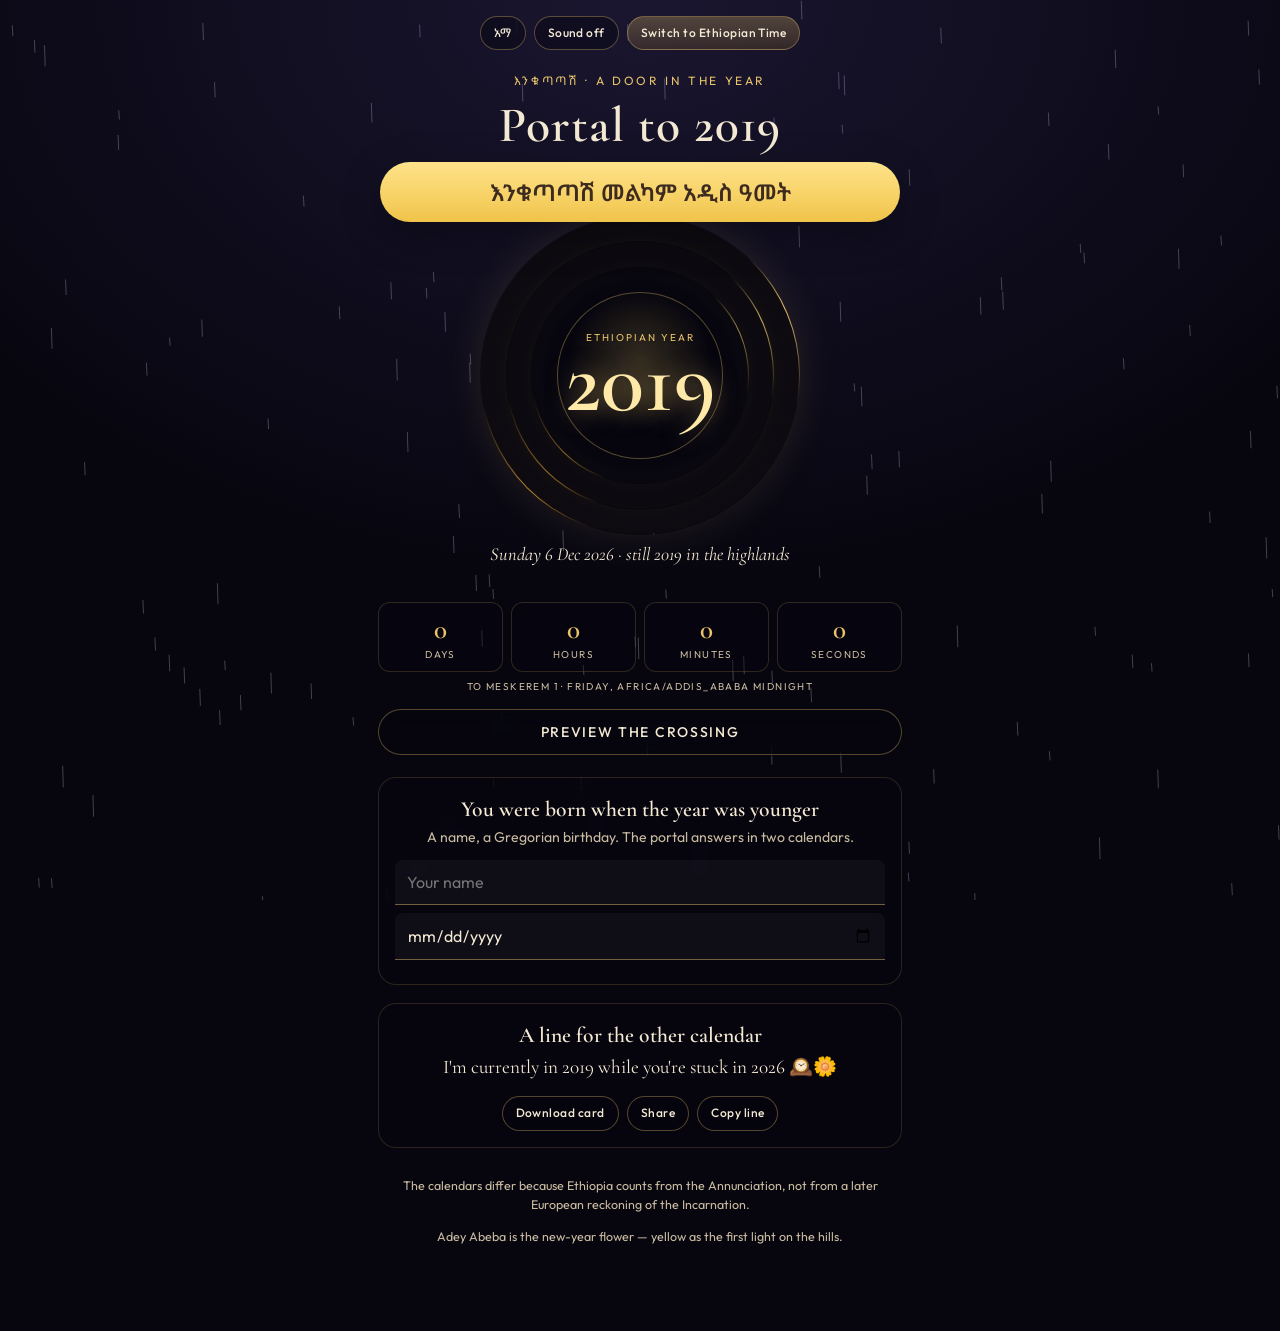
==== index.html @ 07c79217 "Portal to new year" ====
<!DOCTYPE html>
<html lang="en">
<head>
  <meta charset="UTF-8" />
  <meta name="viewport" content="width=device-width, initial-scale=1, viewport-fit=cover" />
  <meta name="theme-color" content="#07060f" />
  <title>Portal to 2019 · እንቁጣጣሽ</title>
  <link rel="preconnect" href="https://fonts.googleapis.com" />
  <link rel="preconnect" href="https://fonts.gstatic.com" crossorigin />
  <link href="https://fonts.googleapis.com/css2?family=Cormorant+Garamond:ital,wght@0,500;0,600;0,700;1,500&family=Noto+Sans+Ethiopic:wght@400;500;600;700&family=Outfit:wght@300;400;500;600&display=swap" rel="stylesheet" />
  <link rel="stylesheet" href="css/styles.css" />
</head>
<body>
  <img id="flowerAsset" src="images/adey-abeba.png" alt="" hidden width="1" height="1" />
  <canvas id="rain" class="fx-layer" aria-hidden="true"></canvas>
  <canvas id="fireworks" class="fx-layer fx-front" aria-hidden="true"></canvas>

  <div class="sky" aria-hidden="true"></div>
  <div class="flower-wash" aria-hidden="true"></div>
  <svg class="hills" viewBox="0 0 560 220" preserveAspectRatio="none" aria-hidden="true" xmlns="http://www.w3.org/2000/svg">
    <defs>
      <linearGradient id="hillFar" x1="0" y1="0" x2="0" y2="1">
        <stop offset="0%" stop-color="#2f6b3d" />
        <stop offset="100%" stop-color="#16351f" />
      </linearGradient>
      <linearGradient id="hillNear" x1="0" y1="0" x2="0" y2="1">
        <stop offset="0%" stop-color="#3d8a4a" />
        <stop offset="100%" stop-color="#1b4a28" />
      </linearGradient>
    </defs>
    <path fill="url(#hillFar)" d="M0 92 C70 48 120 118 190 78 C250 48 300 110 370 70 C440 34 500 96 560 64 L560 220 L0 220 Z" />
    <path fill="url(#hillNear)" d="M0 138 C80 98 140 168 220 128 C290 98 340 160 420 124 C490 94 530 150 560 128 L560 220 L0 220 Z" />
  </svg>
  <div id="blooms" class="blooms" aria-hidden="true"></div>

  <div class="shell">
    <header class="topbar">
      <button type="button" id="langBtn" class="chip" aria-pressed="false">አማ</button>
      <button type="button" id="soundBtn" class="chip" aria-pressed="false" data-i18n="soundOff">Sound off</button>
      <button type="button" id="ethioBtn" class="chip chip-gold" aria-pressed="false" data-i18n="ethioOff">Switch to Ethiopian Time</button>
    </header>

    <p class="eyebrow" data-i18n="eyebrow">እንቁጣጣሽ · a door in the year</p>
    <h1 class="title" data-i18n="title">Portal to 2019</h1>
    <p class="lede" data-i18n="lede">The highlands are eight years younger until midnight. Then the gold opens.</p>

    <div class="portal" aria-hidden="true">
      <div class="ring ring-a"></div>
      <div class="ring ring-b"></div>
      <div class="ring ring-c"></div>
      <div class="portal-core">
        <span class="year-label" data-i18n="ethYear">Ethiopian year</span>
        <span id="yearEl" class="year">2018</span>
      </div>
    </div>

    <p id="dateLine" class="date-line"></p>

    <div class="countdown" id="countdown" aria-live="polite">
      <div><strong id="cdD">0</strong><span data-i18n="days">days</span></div>
      <div><strong id="cdH">0</strong><span data-i18n="hours">hours</span></div>
      <div><strong id="cdM">0</strong><span data-i18n="minutes">minutes</span></div>
      <div><strong id="cdS">0</strong><span data-i18n="seconds">seconds</span></div>
    </div>
    <p class="countdown-note" data-i18n="eatNote">to Meskerem 1 · Friday, Africa/Addis_Ababa midnight</p>

    <button type="button" id="previewBtn" class="ritual" data-i18n="preview">Preview the crossing</button>

    <section class="panel inscription" aria-labelledby="bornTitle">
      <h2 id="bornTitle" data-i18n="bornTitle">You were born when the year was younger</h2>
      <p class="whisper" data-i18n="bornHint">A name, a Gregorian birthday. The portal answers in two calendars.</p>
      <label class="sr-only" for="nameInput" data-i18n="nameLabel">Name</label>
      <input id="nameInput" type="text" autocomplete="given-name" maxlength="40" data-i18n-placeholder="namePh" placeholder="Your name" />
      <label class="sr-only" for="bdayInput" data-i18n="bdayLabel">Gregorian birthday</label>
      <input id="bdayInput" type="date" />
      <p id="bornPoem" class="poem" hidden></p>
    </section>

    <section class="panel share-panel" aria-labelledby="shareTitle">
      <h2 id="shareTitle" data-i18n="shareTitle">A line for the other calendar</h2>
      <p id="shareLine" class="share-line"></p>
      <div class="share-actions">
        <button type="button" id="downloadBtn" class="chip" data-i18n="download">Download card</button>
        <button type="button" id="webShareBtn" class="chip" data-i18n="share">Share</button>
        <button type="button" id="copyBtn" class="chip" data-i18n="copy">Copy line</button>
      </div>
      <canvas id="shareCard" width="1080" height="1350" hidden></canvas>
    </section>

    <footer class="foot">
      <p data-i18n="footer1">The calendars differ because Ethiopia counts from the Annunciation, not from a later European reckoning of the Incarnation.</p>
      <p data-i18n="footer2">Adey Abeba is the new-year flower — yellow as the first light on the hills.</p>
    </footer>
  </div>

  <div id="banner" class="banner" role="status" aria-live="assertive">እንቁጣጣሽ መልካም አዲስ ዓመት</div>
  <script src="js/app.js"></script>
</body>
</html>
---- css/styles.css ----
:root {
  --bg: #07060f;
  --bg2: #12101c;
  --ink: #f4ead4;
  --muted: #c9bba0;
  --gold: #e8c36a;
  --gold-deep: #b8862a;
  --brown: #3d2b1f;
  --max: 560px;
  --flower: url("../images/adey-abeba.png");
}

*,
*::before,
*::after {
  box-sizing: border-box;
}

html,
body {
  margin: 0;
  min-height: 100%;
}

body {
  font-family: Outfit, "Noto Sans Ethiopic", system-ui, sans-serif;
  color: var(--ink);
  background: radial-gradient(120% 80% at 50% 0%, #1a1630 0%, var(--bg) 55%);
  overflow-x: hidden;
  transition: background 0.8s ease, color 0.5s ease;
}

body.ethio {
  --bg: #16351f;
  --bg2: #1b4a28;
  --ink: #fff8e7;
  --muted: #efe2c2;
  --gold: #ffd56a;
  background-color: #16351f;
  background-image:
    linear-gradient(180deg, rgba(8, 36, 48, 0.55) 0%, rgba(22, 53, 31, 0.28) 42%, rgba(22, 53, 31, 0.72) 100%),
    var(--flower);
  background-size: cover, cover;
  background-position: center, center 40%;
  color: var(--ink);
}

body.ethio.crossed {
  background-image:
    linear-gradient(180deg, rgba(255, 213, 106, 0.2) 0%, rgba(22, 53, 31, 0.22) 42%, rgba(22, 53, 31, 0.7) 100%),
    var(--flower);
}

.fx-layer {
  position: fixed;
  inset: 0;
  width: 100%;
  height: 100%;
  pointer-events: none;
  z-index: 1;
}

.fx-front {
  z-index: 6;
}

.sky {
  display: none;
  position: fixed;
  inset: 0;
  z-index: 0;
  background: linear-gradient(180deg, rgba(110, 184, 212, 0.28) 0%, rgba(246, 227, 164, 0.12) 46%, transparent 100%);
}

body.ethio .sky {
  display: block;
}

.flower-wash {
  position: fixed;
  inset: auto 0 0 0;
  height: 46%;
  z-index: 2;
  pointer-events: none;
  opacity: 0;
  background-image: var(--flower);
  background-size: cover;
  background-position: center 30%;
  mask-image: linear-gradient(180deg, transparent 0%, #000 38%, #000 100%);
  -webkit-mask-image: linear-gradient(180deg, transparent 0%, #000 38%, #000 100%);
  mix-blend-mode: overlay;
  transition: opacity 0.8s ease;
}

body.ethio .flower-wash {
  opacity: 0.55;
}

body.ethio.crossed .flower-wash {
  opacity: 0.8;
  mix-blend-mode: soft-light;
}

.hills {
  display: none;
  position: fixed;
  left: 0;
  right: 0;
  bottom: 0;
  width: 100%;
  height: min(42vh, 280px);
  z-index: 3;
  pointer-events: none;
}

body.ethio .hills {
  display: block;
}

.blooms {
  position: fixed;
  inset: 0;
  z-index: 5;
  pointer-events: none;
}

.bloom {
  position: absolute;
  left: 50%;
  top: 42%;
  width: 72px;
  height: 72px;
  margin: -36px;
  border-radius: 50%;
  background-image: var(--flower);
  background-size: 220% 220%;
  background-position: center;
  box-shadow: 0 8px 18px rgba(61, 43, 31, 0.28), inset 0 0 0 2px rgba(255, 213, 106, 0.4);
  opacity: 0;
  transform: scale(0.15);
}

body.crossed .bloom {
  animation: bloomOut 1.8s cubic-bezier(0.16, 1, 0.3, 1) forwards;
}

@keyframes bloomOut {
  0% {
    opacity: 0;
    transform: translate(0, 0) scale(0.12) rotate(0deg);
  }
  25% {
    opacity: 1;
  }
  100% {
    opacity: 0.92;
    transform: translate(var(--dx), var(--dy)) scale(var(--s)) rotate(var(--r));
  }
}

.shell {
  position: relative;
  z-index: 8;
  width: min(100%, var(--max));
  margin: 0 auto;
  padding: 16px 18px 72px;
  padding-top: max(16px, env(safe-area-inset-top));
  padding-bottom: max(72px, env(safe-area-inset-bottom));
}

.topbar {
  display: flex;
  flex-wrap: wrap;
  gap: 8px;
  justify-content: center;
}

.chip,
.ritual {
  font: 500 12px/1.2 Outfit, "Noto Sans Ethiopic", sans-serif;
  letter-spacing: 0.04em;
  color: var(--ink);
  background: rgba(7, 6, 15, 0.42);
  border: 1px solid rgba(232, 195, 106, 0.35);
  border-radius: 999px;
  padding: 9px 13px;
  cursor: pointer;
  backdrop-filter: blur(10px);
}

body.ethio .chip,
body.ethio .ritual {
  background: rgba(22, 53, 31, 0.45);
  border-color: rgba(255, 213, 106, 0.5);
}

.chip[aria-pressed="true"],
.chip-gold {
  background: linear-gradient(180deg, rgba(232, 195, 106, 0.28), rgba(184, 134, 42, 0.18));
}

.ritual {
  display: block;
  width: 100%;
  margin: 8px 0 22px;
  padding: 14px 16px;
  font-size: 14px;
  letter-spacing: 0.12em;
  text-transform: uppercase;
}

.eyebrow,
.lede,
.date-line,
.countdown-note,
.whisper,
.foot p,
.share-line {
  text-align: center;
}

.eyebrow {
  margin: 22px 0 6px;
  font-size: 12px;
  letter-spacing: 0.22em;
  text-transform: uppercase;
  color: var(--gold);
}

.title {
  margin: 0;
  text-align: center;
  font-family: "Cormorant Garamond", "Noto Sans Ethiopic", serif;
  font-weight: 600;
  font-size: clamp(2.1rem, 8vw, 3.1rem);
  letter-spacing: 0.02em;
}

.lede {
  margin: 8px auto 10px;
  max-width: 34ch;
  color: var(--muted);
  font-size: 0.98rem;
  font-weight: 300;
}

.portal {
  position: relative;
  width: min(78vw, 320px);
  aspect-ratio: 1;
  margin: 12px auto 8px;
}

.ring {
  position: absolute;
  inset: 0;
  border-radius: 50%;
  border: 1.5px solid transparent;
  background:
    linear-gradient(var(--bg), var(--bg)) padding-box,
    conic-gradient(from 0deg, transparent 0 12%, var(--gold) 18%, transparent 28% 55%, var(--gold-deep) 62%, transparent 72%) border-box;
  box-shadow: 0 0 40px rgba(232, 195, 106, 0.12), inset 0 0 30px rgba(232, 195, 106, 0.06);
}

body.ethio .ring {
  background:
    linear-gradient(rgba(22, 53, 31, 0.15), rgba(22, 53, 31, 0.15)) padding-box,
    conic-gradient(from 0deg, transparent 0 12%, #ffe08a 18%, transparent 28% 55%, #c9a227 62%, transparent 72%) border-box;
  box-shadow: 0 0 48px rgba(255, 213, 106, 0.28);
}

.ring-a { inset: 0; animation: spin 22s linear infinite; }
.ring-b { inset: 8%; animation: spin 16s linear infinite reverse; opacity: 0.85; }
.ring-c { inset: 16%; animation: spin 11s linear infinite; opacity: 0.7; }

@keyframes spin {
  to { transform: rotate(360deg); }
}

.portal-core {
  position: absolute;
  inset: 24%;
  display: grid;
  place-content: center;
  text-align: center;
  border-radius: 50%;
  background:
    radial-gradient(circle at 50% 40%, rgba(232, 195, 106, 0.2), transparent 55%),
    rgba(7, 6, 15, 0.72);
  border: 1px solid rgba(232, 195, 106, 0.35);
}

body.ethio .portal-core {
  background:
    radial-gradient(circle at 50% 38%, rgba(255, 230, 140, 0.35), transparent 58%),
    rgba(18, 40, 24, 0.55);
}

.year-label {
  font-size: 10px;
  letter-spacing: 0.2em;
  text-transform: uppercase;
  color: var(--gold);
}

.year {
  font-family: "Cormorant Garamond", serif;
  font-size: clamp(4.2rem, 18vw, 5.6rem);
  font-weight: 600;
  line-height: 0.85;
  color: #ffe9a8;
  text-shadow: 0 0 24px rgba(232, 195, 106, 0.55);
}

body.crossed .year {
  animation: yearBloom 1.1s ease;
}

@keyframes yearBloom {
  0% { transform: scale(0.72); filter: blur(8px); opacity: 0.2; }
  60% { transform: scale(1.08); }
  100% { transform: scale(1); filter: blur(0); opacity: 1; }
}

.date-line {
  min-height: 2.4em;
  margin: 4px 0 14px;
  font-family: "Cormorant Garamond", "Noto Sans Ethiopic", serif;
  font-size: 1.15rem;
  font-style: italic;
}

.countdown {
  display: grid;
  grid-template-columns: repeat(4, 1fr);
  gap: 8px;
}

.countdown div {
  display: grid;
  gap: 2px;
  padding: 10px 4px;
  text-align: center;
  background: rgba(7, 6, 15, 0.4);
  border: 1px solid rgba(232, 195, 106, 0.18);
  border-radius: 12px;
}

body.ethio .countdown div {
  background: rgba(12, 36, 20, 0.38);
}

.countdown strong {
  font-family: "Cormorant Garamond", serif;
  font-size: 1.7rem;
  font-weight: 600;
  color: var(--gold);
}

.countdown span,
.countdown-note {
  font-size: 10px;
  letter-spacing: 0.14em;
  text-transform: uppercase;
  color: var(--muted);
}

.countdown-note {
  margin: 8px 0 16px;
}

.panel {
  margin: 18px 0;
  padding: 18px 16px 16px;
  background: rgba(7, 6, 15, 0.48);
  border: 1px solid rgba(232, 195, 106, 0.16);
  border-radius: 18px;
  backdrop-filter: blur(12px);
}

body.ethio .panel {
  background: rgba(12, 36, 20, 0.42);
  border-color: rgba(255, 213, 106, 0.22);
}

.panel h2 {
  margin: 0 0 6px;
  text-align: center;
  font-family: "Cormorant Garamond", "Noto Sans Ethiopic", serif;
  font-size: 1.35rem;
  font-weight: 600;
}

.whisper {
  margin: 0 0 14px;
  color: var(--muted);
  font-size: 0.88rem;
}

.inscription input {
  width: 100%;
  margin-bottom: 8px;
  padding: 12px 12px;
  color: var(--ink);
  background: rgba(255, 255, 255, 0.04);
  border: 0;
  border-bottom: 1px solid rgba(232, 195, 106, 0.45);
  border-radius: 8px 8px 0 0;
  font: 400 1rem Outfit, "Noto Sans Ethiopic", sans-serif;
}

.inscription input:focus {
  outline: none;
  border-bottom-color: var(--gold);
}

.poem {
  margin: 14px 0 0;
  text-align: center;
  font-family: "Cormorant Garamond", "Noto Sans Ethiopic", serif;
  font-size: 1.12rem;
  line-height: 1.55;
}

.poem em {
  display: block;
  margin-top: 8px;
  font-style: italic;
  color: var(--gold);
}

.share-line {
  margin: 0 0 14px;
  font-family: "Cormorant Garamond", "Noto Sans Ethiopic", serif;
  font-size: 1.2rem;
  line-height: 1.45;
}

.share-actions {
  display: flex;
  flex-wrap: wrap;
  gap: 8px;
  justify-content: center;
}

.foot {
  margin-top: 28px;
  color: var(--muted);
  font-size: 0.78rem;
  line-height: 1.55;
}

.banner {
  position: fixed;
  left: 50%;
  top: 18%;
  z-index: 12;
  width: min(92vw, 520px);
  padding: 14px 18px;
  text-align: center;
  font-family: "Noto Sans Ethiopic", "Cormorant Garamond", serif;
  font-size: clamp(1.05rem, 4.4vw, 1.45rem);
  font-weight: 600;
  color: #3d2b1f;
  background: linear-gradient(180deg, #ffe38a, #f0c44a);
  border-radius: 999px;
  box-shadow: 0 12px 40px rgba(0, 0, 0, 0.28);
  transform: translate(-50%, -20px) scale(0.86);
  opacity: 0;
  pointer-events: none;
}

body.crossed .banner {
  animation: bannerIn 1.2s 0.35s cubic-bezier(0.16, 1, 0.3, 1) forwards;
}

@keyframes bannerIn {
  to {
    opacity: 1;
    transform: translate(-50%, 0) scale(1);
  }
}

.sr-only {
  position: absolute;
  width: 1px;
  height: 1px;
  padding: 0;
  margin: -1px;
  overflow: hidden;
  clip: rect(0, 0, 0, 0);
  border: 0;
}

@media (prefers-reduced-motion: reduce) {
  .ring,
  body.crossed .year,
  body.crossed .bloom,
  body.crossed .banner {
    animation: none;
  }
  body.crossed .bloom,
  body.crossed .banner {
    opacity: 1;
    transform: none;
  }
}
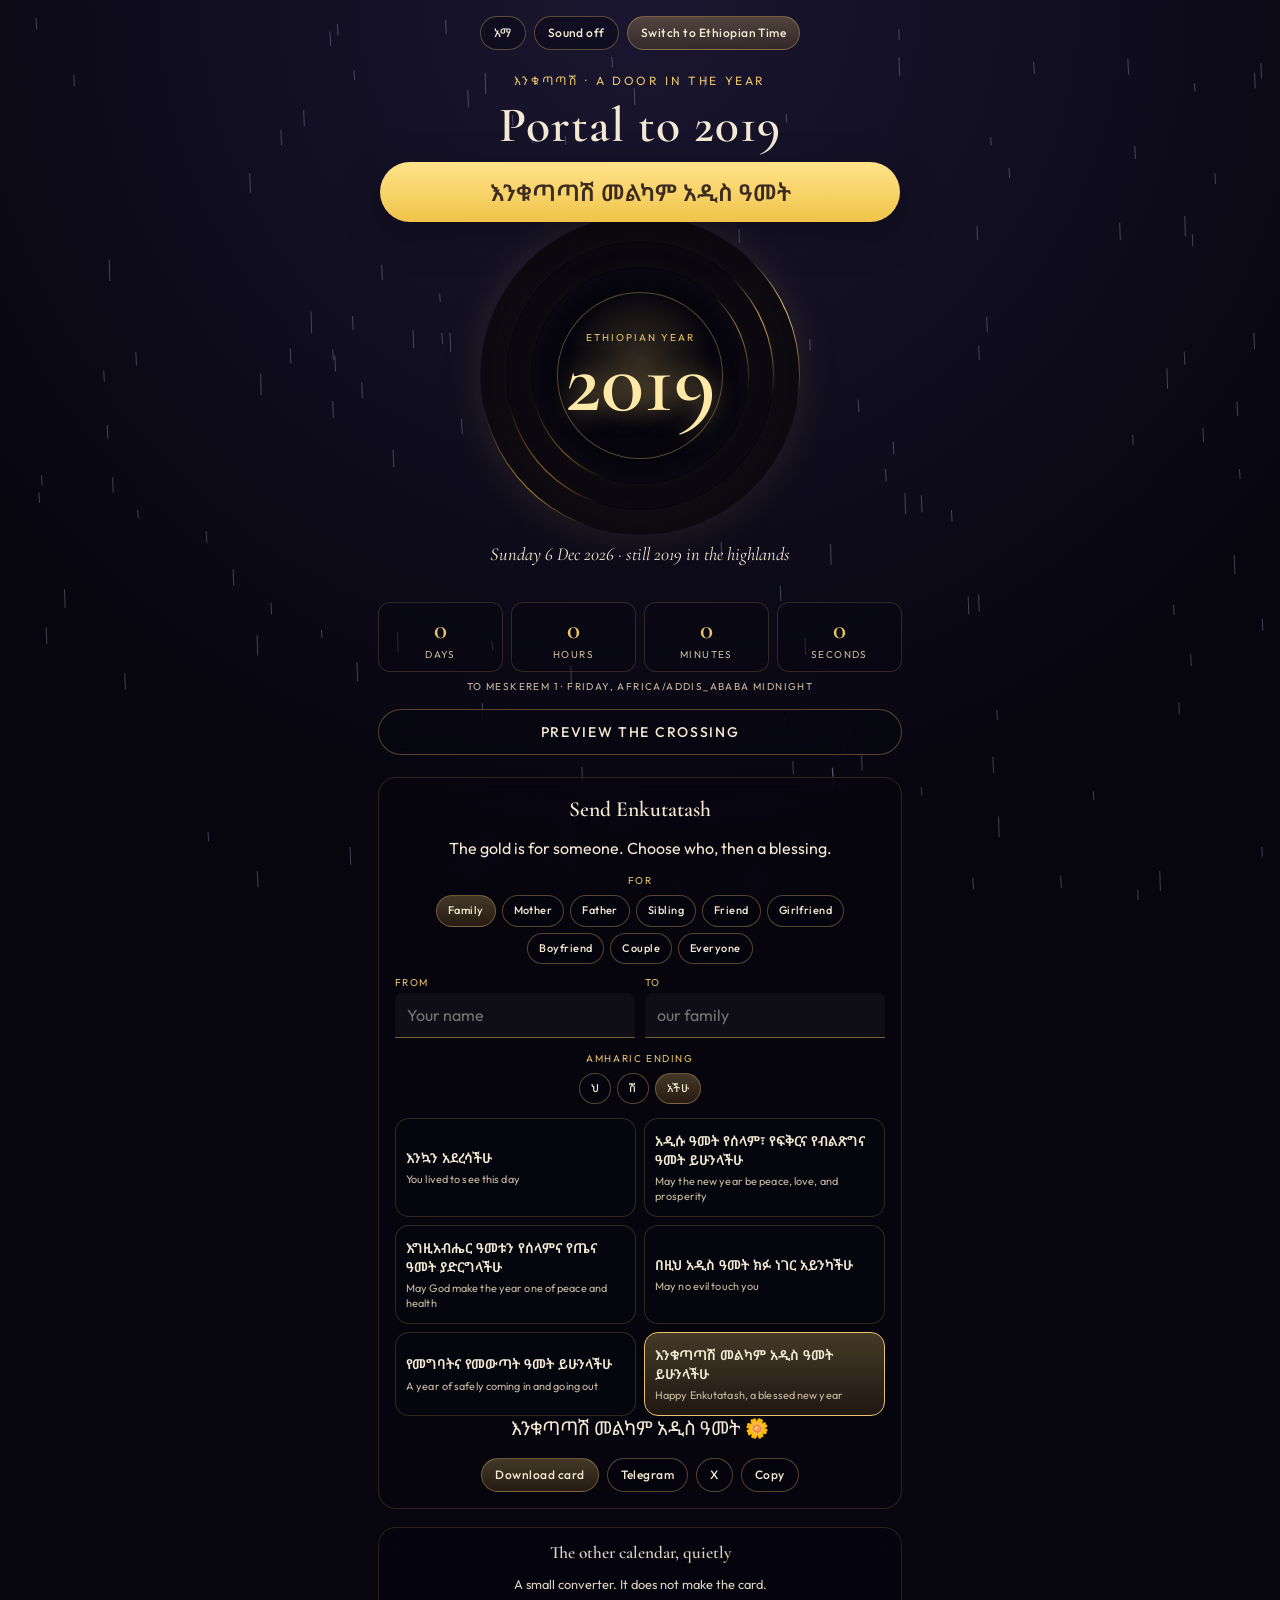
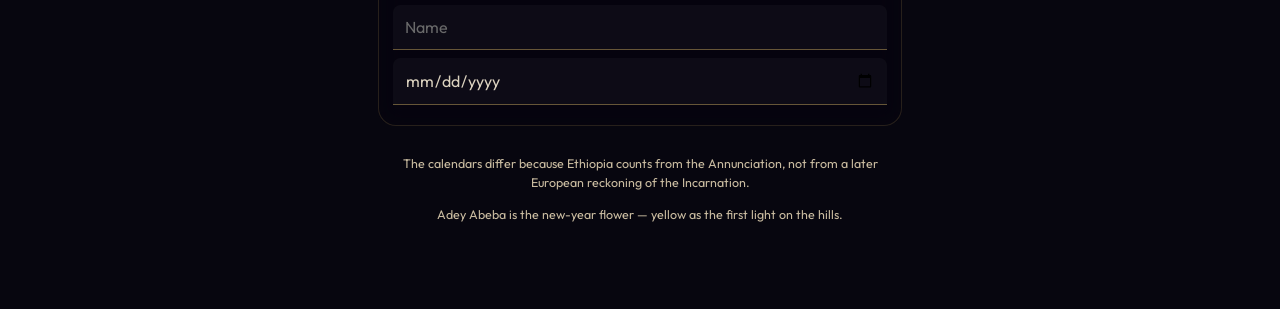
==== commit ffe6c4f9: "updated" ====
--- a/index.html
+++ b/index.html
@@ -66,25 +66,55 @@
 
     <button type="button" id="previewBtn" class="ritual" data-i18n="preview">Preview the crossing</button>
 
-    <section class="panel inscription" aria-labelledby="bornTitle">
-      <h2 id="bornTitle" data-i18n="bornTitle">You were born when the year was younger</h2>
-      <p class="whisper" data-i18n="bornHint">A name, a Gregorian birthday. The portal answers in two calendars.</p>
-      <label class="sr-only" for="nameInput" data-i18n="nameLabel">Name</label>
-      <input id="nameInput" type="text" autocomplete="given-name" maxlength="40" data-i18n-placeholder="namePh" placeholder="Your name" />
+    <section class="panel bless-panel" aria-labelledby="shareTitle">
+      <h2 id="shareTitle" data-i18n="shareTitle">Send Enkutatash</h2>
+      <p class="whisper" data-i18n="shareHint">The gold is for someone. Choose who, then a blessing.</p>
+
+      <p class="field-label" data-i18n="whoLabel">For</p>
+      <div class="chip-row" id="whoRow" role="group"></div>
+
+      <div class="name-row">
+        <label class="field">
+          <span data-i18n="fromLabel">From</span>
+          <input id="fromInput" type="text" autocomplete="name" maxlength="40" placeholder="Your name" />
+        </label>
+        <label class="field">
+          <span data-i18n="toLabel">To</span>
+          <input id="toInput" type="text" maxlength="40" placeholder="their name" />
+        </label>
+      </div>
+
+      <p class="field-label" data-i18n="endingLabel">Amharic ending</p>
+      <div class="chip-row ending-row" id="endingRow" role="group">
+        <button type="button" class="chip" data-end="hu" aria-pressed="true">ህ</button>
+        <button type="button" class="chip" data-end="sh" aria-pressed="false">ሽ</button>
+        <button type="button" class="chip" data-end="pl" aria-pressed="false">አችሁ</button>
+      </div>
+
+      <div class="bless-grid" id="blessGrid" role="listbox" aria-label="Blessings"></div>
+      <p id="togetherLine" class="together" hidden>
+        <strong>2019ን አብረን እንግባ</strong>
+        <span>This year we walk in together</span>
+      </p>
+
+      <p id="shareLine" class="share-line"></p>
+      <div class="share-actions">
+        <button type="button" id="downloadBtn" class="chip chip-gold" data-i18n="download">Download card</button>
+        <button type="button" id="telegramBtn" class="chip" data-i18n="telegram">Telegram</button>
+        <button type="button" id="xBtn" class="chip" data-i18n="twitter">X</button>
+        <button type="button" id="copyBtn" class="chip" data-i18n="copy">Copy</button>
+      </div>
+      <canvas id="shareCard" width="1080" height="1350" hidden></canvas>
+    </section>
+
+    <section class="panel inscription compact" aria-labelledby="bornTitle">
+      <h2 id="bornTitle" data-i18n="bornTitle">The other calendar, quietly</h2>
+      <p class="whisper" data-i18n="bornHint">A small converter. It does not make the card.</p>
+      <label class="sr-only" for="bdayName" data-i18n="nameLabel">Name</label>
+      <input id="bdayName" type="text" autocomplete="given-name" maxlength="40" data-i18n-placeholder="namePh" placeholder="Name" />
       <label class="sr-only" for="bdayInput" data-i18n="bdayLabel">Gregorian birthday</label>
       <input id="bdayInput" type="date" />
       <p id="bornPoem" class="poem" hidden></p>
-    </section>
-
-    <section class="panel share-panel" aria-labelledby="shareTitle">
-      <h2 id="shareTitle" data-i18n="shareTitle">A line for the other calendar</h2>
-      <p id="shareLine" class="share-line"></p>
-      <div class="share-actions">
-        <button type="button" id="downloadBtn" class="chip" data-i18n="download">Download card</button>
-        <button type="button" id="webShareBtn" class="chip" data-i18n="share">Share</button>
-        <button type="button" id="copyBtn" class="chip" data-i18n="copy">Copy line</button>
-      </div>
-      <canvas id="shareCard" width="1080" height="1350" hidden></canvas>
     </section>
 
     <footer class="foot">
--- a/css/styles.css
+++ b/css/styles.css
@@ -391,15 +391,50 @@
   font-weight: 600;
 }
 
-.whisper {
-  margin: 0 0 14px;
-  color: var(--muted);
-  font-size: 0.88rem;
-}
-
+.field-label {
+  margin: 14px 0 8px;
+  font-size: 10px;
+  letter-spacing: 0.16em;
+  text-transform: uppercase;
+  color: var(--gold);
+  text-align: center;
+}
+
+.chip-row {
+  display: flex;
+  flex-wrap: wrap;
+  gap: 6px;
+  justify-content: center;
+}
+
+.chip-row .chip {
+  font-size: 11px;
+  padding: 8px 11px;
+}
+
+.name-row {
+  display: grid;
+  grid-template-columns: 1fr 1fr;
+  gap: 10px;
+  margin-top: 12px;
+}
+
+.field {
+  display: grid;
+  gap: 4px;
+}
+
+.field span {
+  font-size: 10px;
+  letter-spacing: 0.14em;
+  text-transform: uppercase;
+  color: var(--gold);
+}
+
+.field input,
 .inscription input {
   width: 100%;
-  margin-bottom: 8px;
+  margin-bottom: 0;
   padding: 12px 12px;
   color: var(--ink);
   background: rgba(255, 255, 255, 0.04);
@@ -409,9 +444,92 @@
   font: 400 1rem Outfit, "Noto Sans Ethiopic", sans-serif;
 }
 
+.field input:focus,
 .inscription input:focus {
   outline: none;
   border-bottom-color: var(--gold);
+}
+
+.bless-grid {
+  display: grid;
+  grid-template-columns: 1fr 1fr;
+  gap: 8px;
+  margin-top: 14px;
+}
+
+.bless-card {
+  text-align: left;
+  padding: 12px 10px;
+  border-radius: 14px;
+  color: var(--ink);
+  background: rgba(7, 6, 15, 0.35);
+  border: 1px solid rgba(232, 195, 106, 0.18);
+  cursor: pointer;
+  font: inherit;
+}
+
+body.ethio .bless-card {
+  background: rgba(12, 36, 20, 0.38);
+}
+
+.bless-card[aria-pressed="true"] {
+  border-color: var(--gold);
+  background: linear-gradient(180deg, rgba(232, 195, 106, 0.28), rgba(184, 134, 42, 0.14));
+}
+
+.bless-card strong {
+  display: block;
+  font-family: "Noto Sans Ethiopic", sans-serif;
+  font-size: 0.86rem;
+  font-weight: 600;
+  line-height: 1.4;
+}
+
+.bless-card span {
+  display: block;
+  margin-top: 5px;
+  font-size: 0.68rem;
+  line-height: 1.35;
+  color: var(--muted);
+  letter-spacing: 0.01em;
+}
+
+.together {
+  margin: 12px 0 0;
+  padding: 10px 12px;
+  text-align: center;
+  border: 1px dashed rgba(232, 195, 106, 0.35);
+  border-radius: 12px;
+}
+
+.together strong {
+  display: block;
+  font-family: "Noto Sans Ethiopic", sans-serif;
+  font-size: 1rem;
+}
+
+.together span {
+  display: block;
+  margin-top: 4px;
+  font-size: 0.78rem;
+  color: var(--muted);
+}
+
+.panel.compact {
+  padding: 14px 14px 12px;
+  opacity: 0.9;
+}
+
+.panel.compact h2 {
+  font-size: 1.08rem;
+}
+
+.panel.compact .whisper {
+  font-size: 0.8rem;
+}
+
+.inscription.compact input {
+  margin-bottom: 8px;
 }
 
 .poem {
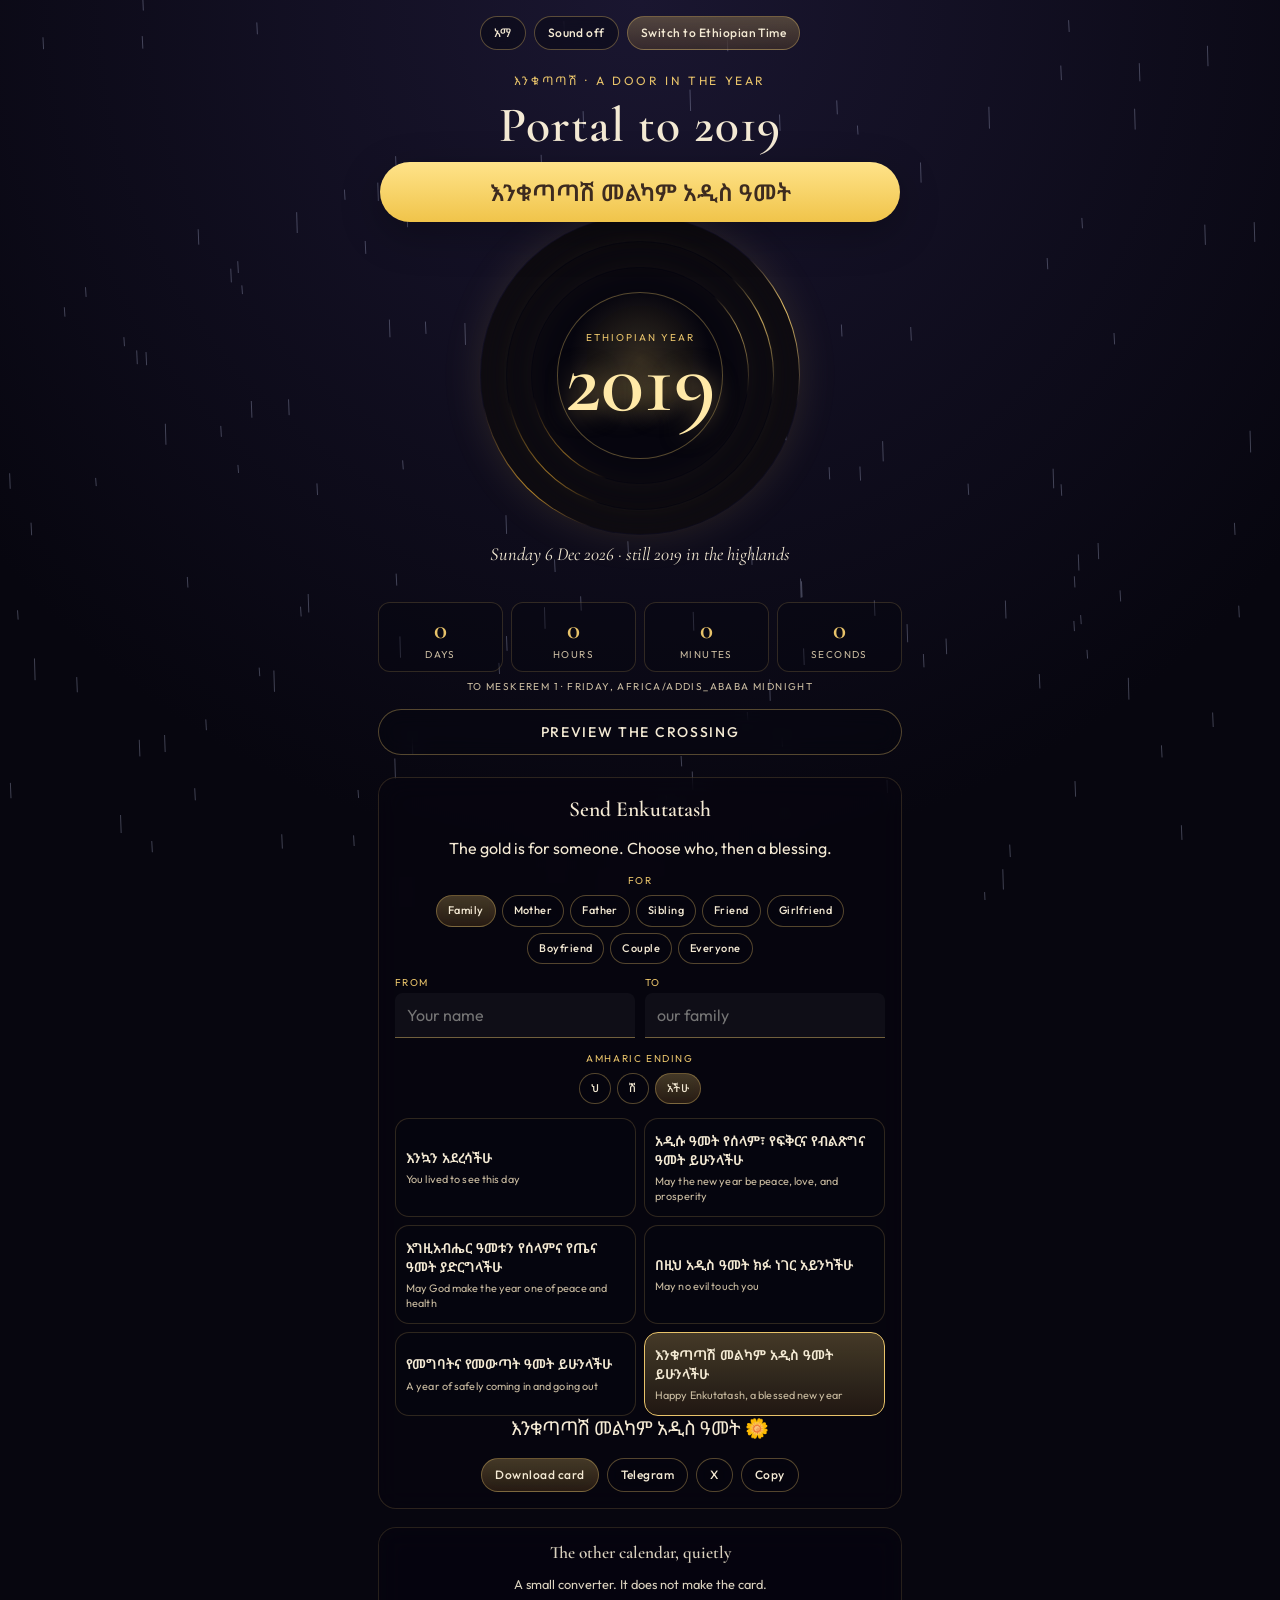
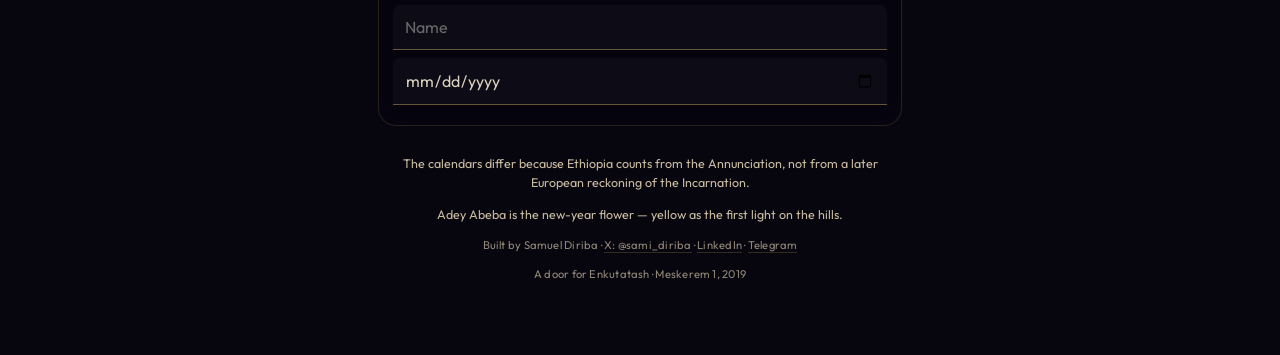
==== commit 137bd2b2: "Credit and analyitcs are added" ====
--- a/index.html
+++ b/index.html
@@ -4,6 +4,18 @@
   <meta charset="UTF-8" />
   <meta name="viewport" content="width=device-width, initial-scale=1, viewport-fit=cover" />
   <meta name="theme-color" content="#07060f" />
+  <meta name="author" content="Samuel Diriba" />
+  <meta name="description" content="A door for Enkutatash · Meskerem 1, 2019. Send a blessing into the Ethiopian new year." />
+  <meta property="og:type" content="website" />
+  <meta property="og:title" content="Portal to 2019 · እንቁጣጣሽ" />
+  <meta property="og:description" content="A door for Enkutatash · Meskerem 1, 2019. Send a blessing into the Ethiopian new year." />
+  <meta property="og:image" content="images/adey-abeba.png" />
+  <meta property="og:url" content="" />
+  <meta name="twitter:card" content="summary_large_image" />
+  <meta name="twitter:creator" content="@sami_diriba" />
+  <meta name="twitter:title" content="Portal to 2019 · እንቁጣጣሽ" />
+  <meta name="twitter:description" content="A door for Enkutatash · Meskerem 1, 2019." />
+  <meta name="twitter:image" content="images/adey-abeba.png" />
   <title>Portal to 2019 · እንቁጣጣሽ</title>
   <link rel="preconnect" href="https://fonts.googleapis.com" />
   <link rel="preconnect" href="https://fonts.gstatic.com" crossorigin />
@@ -120,10 +132,20 @@
     <footer class="foot">
       <p data-i18n="footer1">The calendars differ because Ethiopia counts from the Annunciation, not from a later European reckoning of the Incarnation.</p>
       <p data-i18n="footer2">Adey Abeba is the new-year flower — yellow as the first light on the hills.</p>
+      <p class="credit">Built by Samuel Diriba
+        · <a href="https://x.com/sami_diriba" target="_blank" rel="noopener noreferrer">X: @sami_diriba</a>
+        · <a href="https://www.linkedin.com/in/samuel-diriba/" target="_blank" rel="noopener noreferrer">LinkedIn</a>
+        · <a href="https://t.me/samitechcode" target="_blank" rel="noopener noreferrer">Telegram</a>
+      </p>
+      <p class="credit-line">A door for Enkutatash · Meskerem 1, 2019</p>
     </footer>
   </div>
 
   <div id="banner" class="banner" role="status" aria-live="assertive">እንቁጣጣሽ መልካም አዲስ ዓመት</div>
+  <script>
+    window.va = window.va || function () { (window.vaq = window.vaq || []).push(arguments); };
+  </script>
+  <script defer src="/_vercel/insights/script.js"></script>
   <script src="js/app.js"></script>
 </body>
 </html>
--- a/css/styles.css
+++ b/css/styles.css
@@ -568,6 +568,20 @@
   line-height: 1.55;
 }
 
+.credit,
+.credit-line {
+  margin: 12px 0 0;
+  font-size: 0.7rem;
+  letter-spacing: 0.02em;
+  opacity: 0.72;
+}
+
+.credit a {
+  color: inherit;
+  text-decoration: none;
+  border-bottom: 1px solid rgba(232, 195, 106, 0.28);
+}
+
 .banner {
   position: fixed;
   left: 50%;
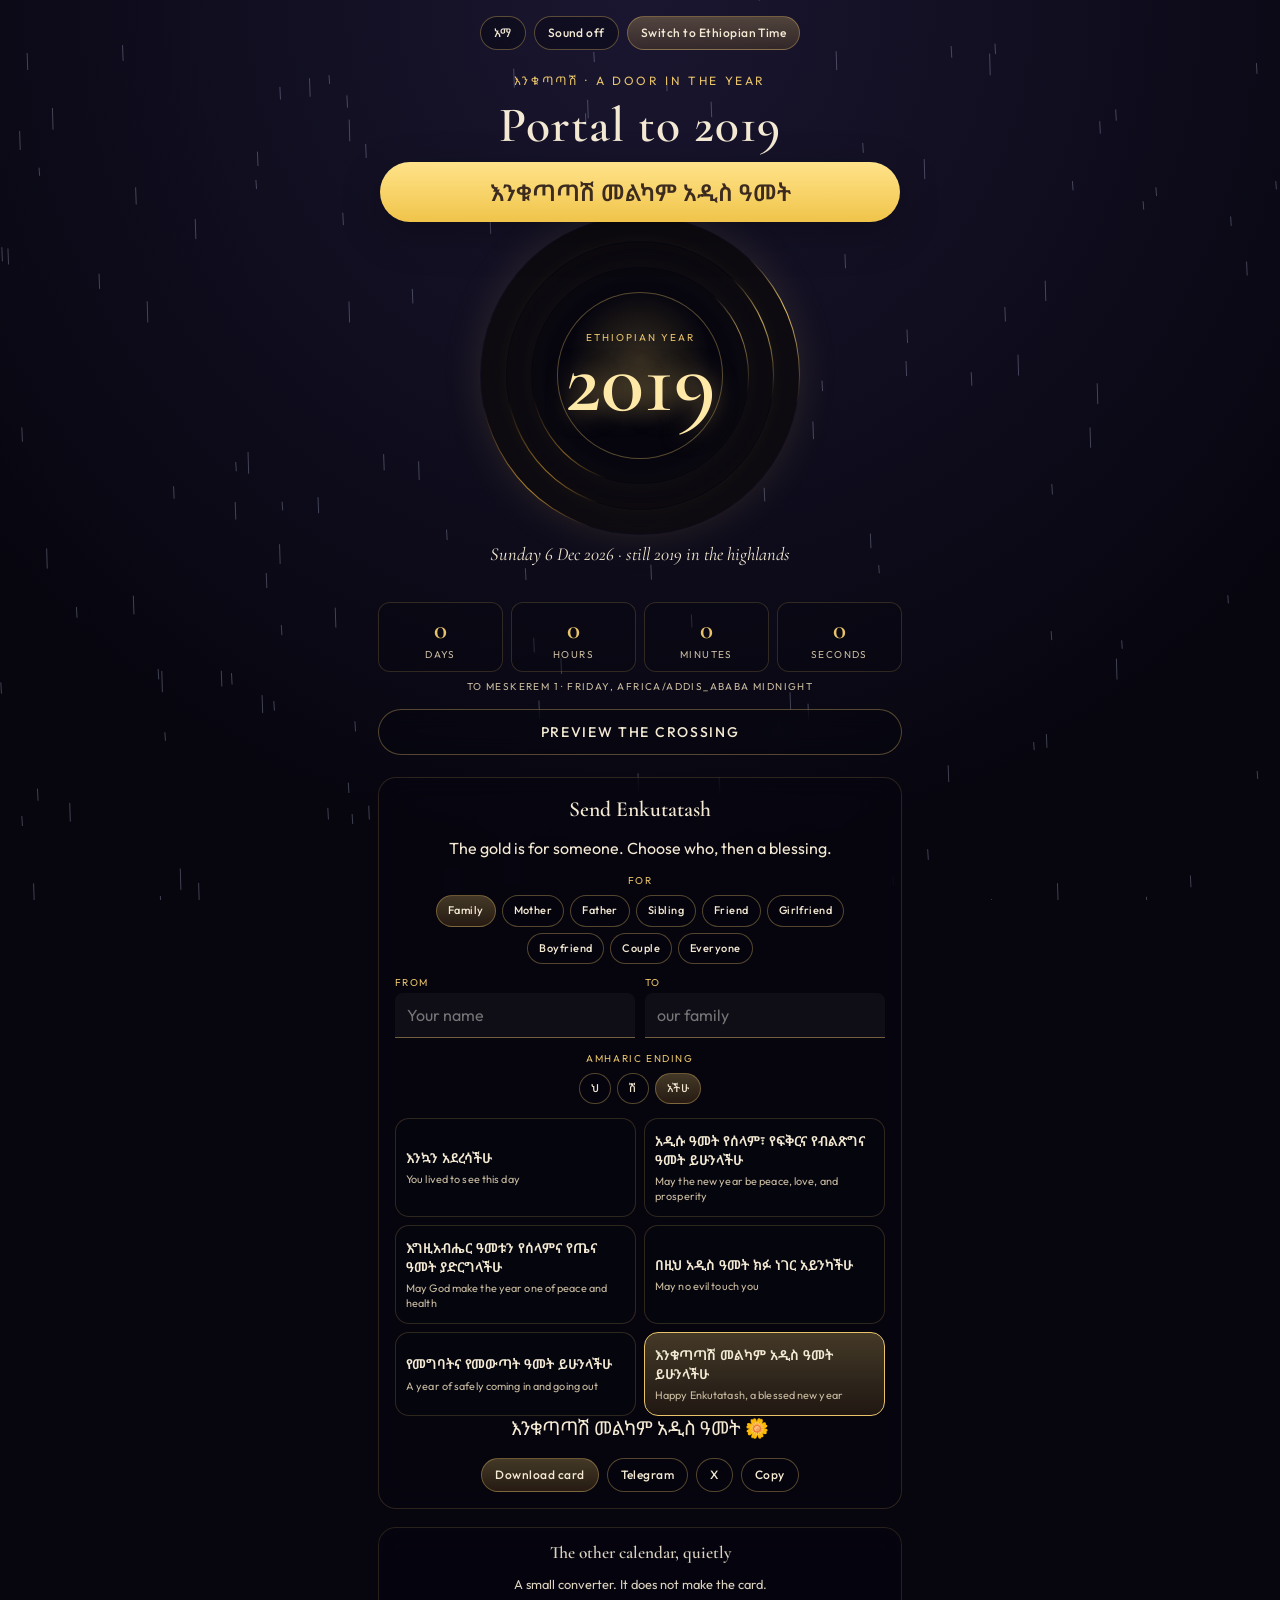
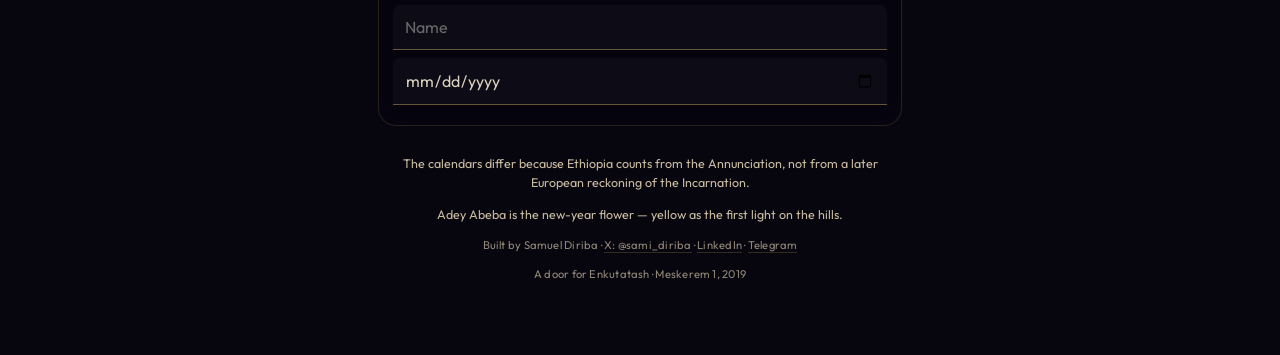
==== commit 14ed0008: "Favicon added in the index.html" ====
--- a/index.html
+++ b/index.html
@@ -20,6 +20,10 @@
   <link rel="preconnect" href="https://fonts.googleapis.com" />
   <link rel="preconnect" href="https://fonts.gstatic.com" crossorigin />
   <link href="https://fonts.googleapis.com/css2?family=Cormorant+Garamond:ital,wght@0,500;0,600;0,700;1,500&family=Noto+Sans+Ethiopic:wght@400;500;600;700&family=Outfit:wght@300;400;500;600&display=swap" rel="stylesheet" />
+  <link rel="icon" href="/favicon.ico" sizes="any" />
+<link rel="icon" type="image/png" sizes="32x32" href="/favicon-32.png" />
+<link rel="apple-touch-icon" href="/apple-touch-icon.png" />
+<meta name="theme-color" content="#2f6b3d" />
   <link rel="stylesheet" href="css/styles.css" />
 </head>
 <body>
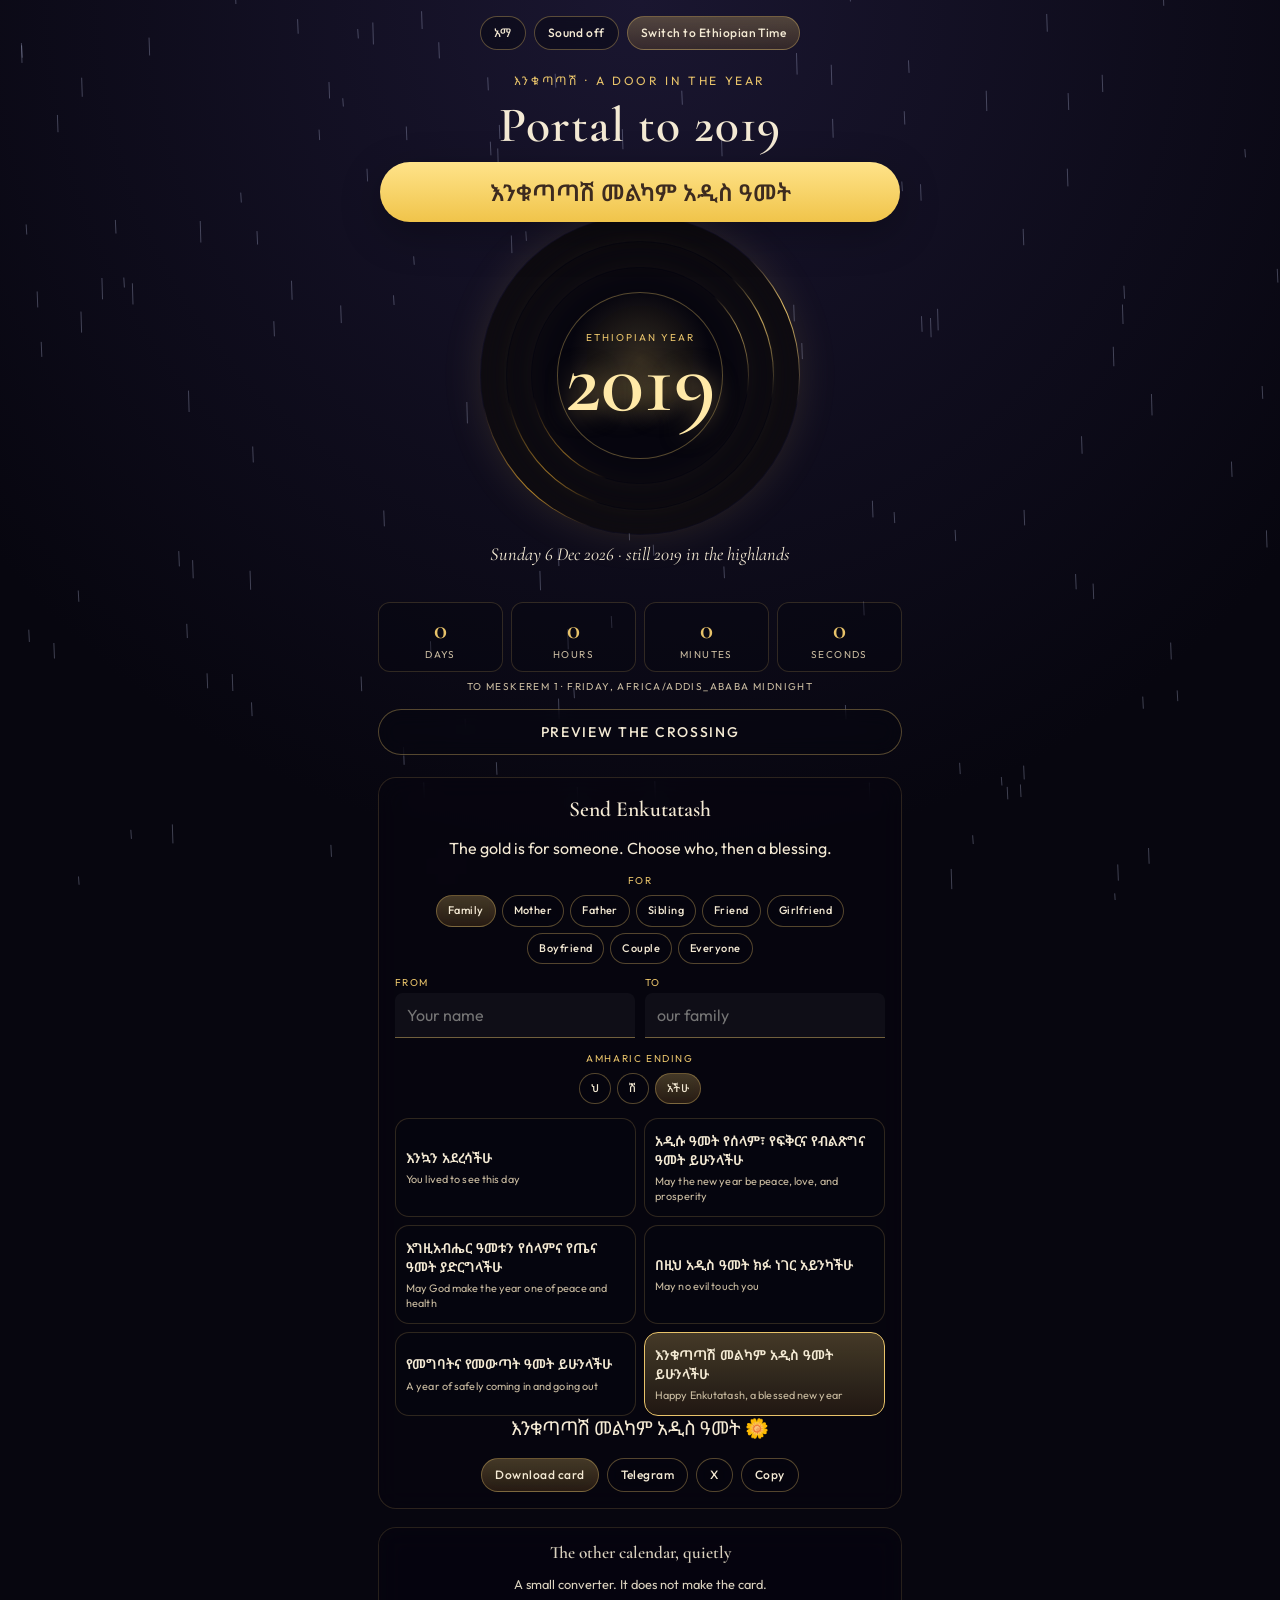
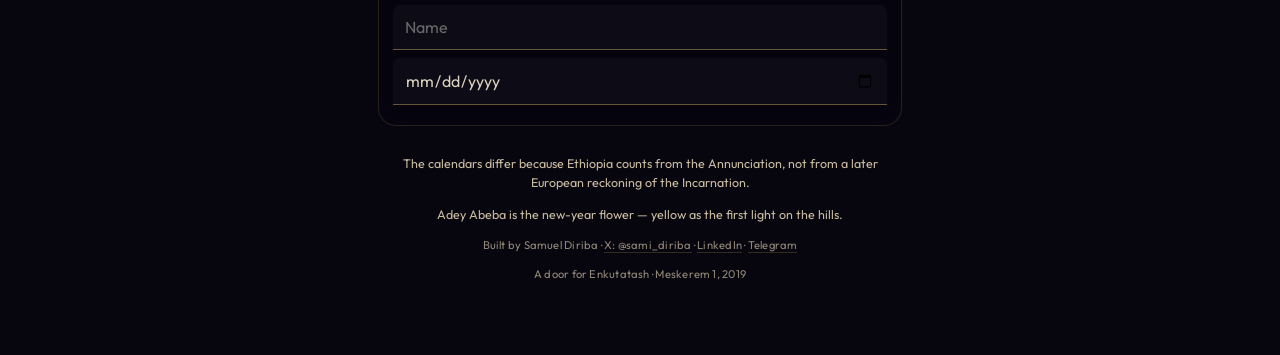
==== commit 3b57c66b: "Now 100% Favicon.ico is fixed" ====
--- a/index.html
+++ b/index.html
@@ -20,10 +20,8 @@
   <link rel="preconnect" href="https://fonts.googleapis.com" />
   <link rel="preconnect" href="https://fonts.gstatic.com" crossorigin />
   <link href="https://fonts.googleapis.com/css2?family=Cormorant+Garamond:ital,wght@0,500;0,600;0,700;1,500&family=Noto+Sans+Ethiopic:wght@400;500;600;700&family=Outfit:wght@300;400;500;600&display=swap" rel="stylesheet" />
-  <link rel="icon" href="/favicon.ico" sizes="any" />
-<link rel="icon" type="image/png" sizes="32x32" href="/favicon-32.png" />
-<link rel="apple-touch-icon" href="/apple-touch-icon.png" />
-<meta name="theme-color" content="#2f6b3d" />
+  <link rel="icon" type="image/png" href="images/favicon.png" />
+  <link rel="apple-touch-icon" href="images/favicon.png" />
   <link rel="stylesheet" href="css/styles.css" />
 </head>
 <body>
